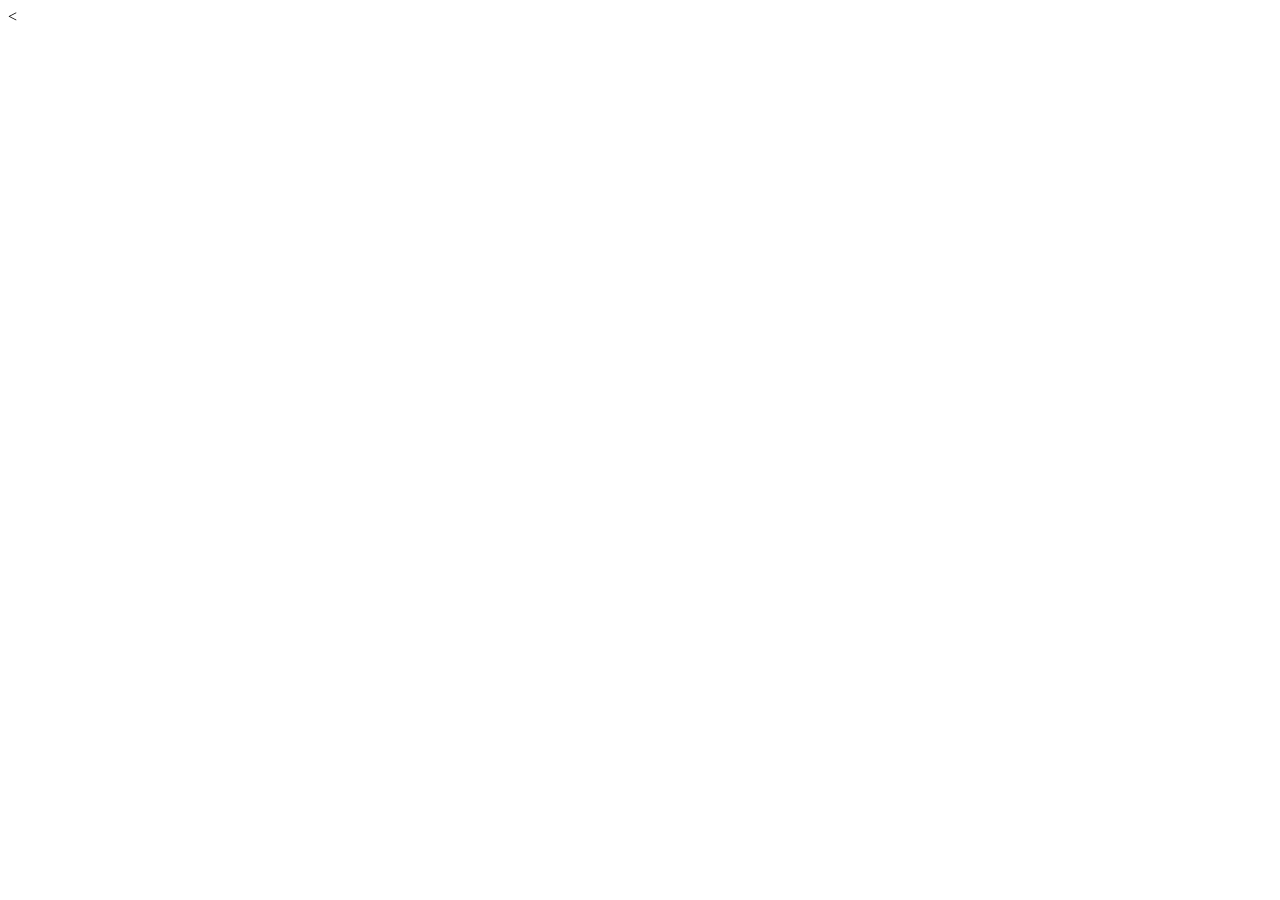
==== index.html @ 0b3dae6d "iniciando" ====
<!DOCTYPE html>
<<!DOCTYPE html>
<html lang="en">
    <head>
        <title>Peliculas de Marvel</title>
        <meta charset="UTF-8">
        <meta name="viewport" content="width=device-width, initial-scale=1">
        <link href="css/style.css" rel="stylesheet">
    </head>
    <body>
    
    </body>
</html>
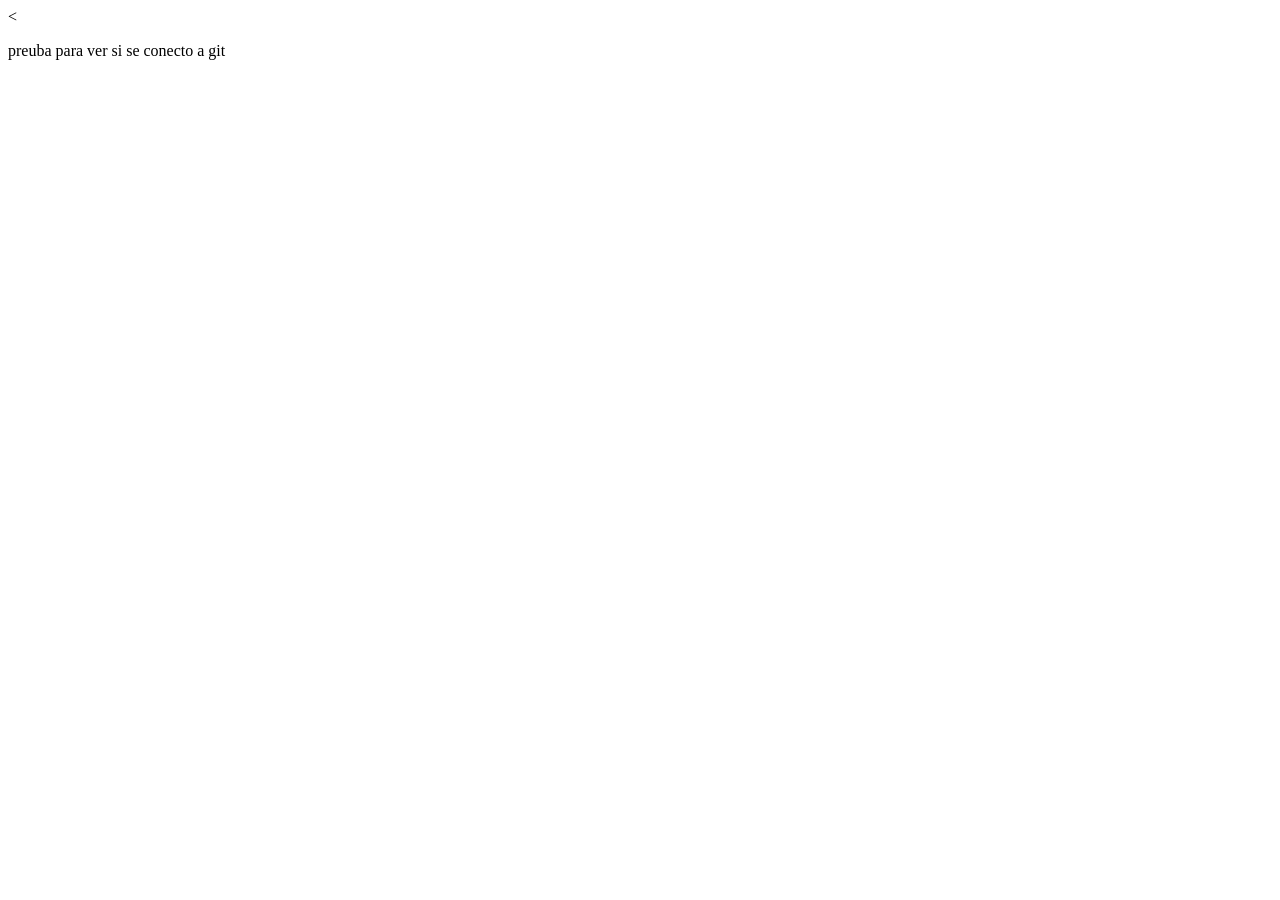
==== commit 69f2a91d: "nose" ====
--- a/index.html
+++ b/index.html
@@ -8,6 +8,7 @@
         <link href="css/style.css" rel="stylesheet">
     </head>
     <body>
-    
+        <p>preuba para ver si se conecto a git</p>
+    <script src="function.js"></script>
     </body>
 </html>
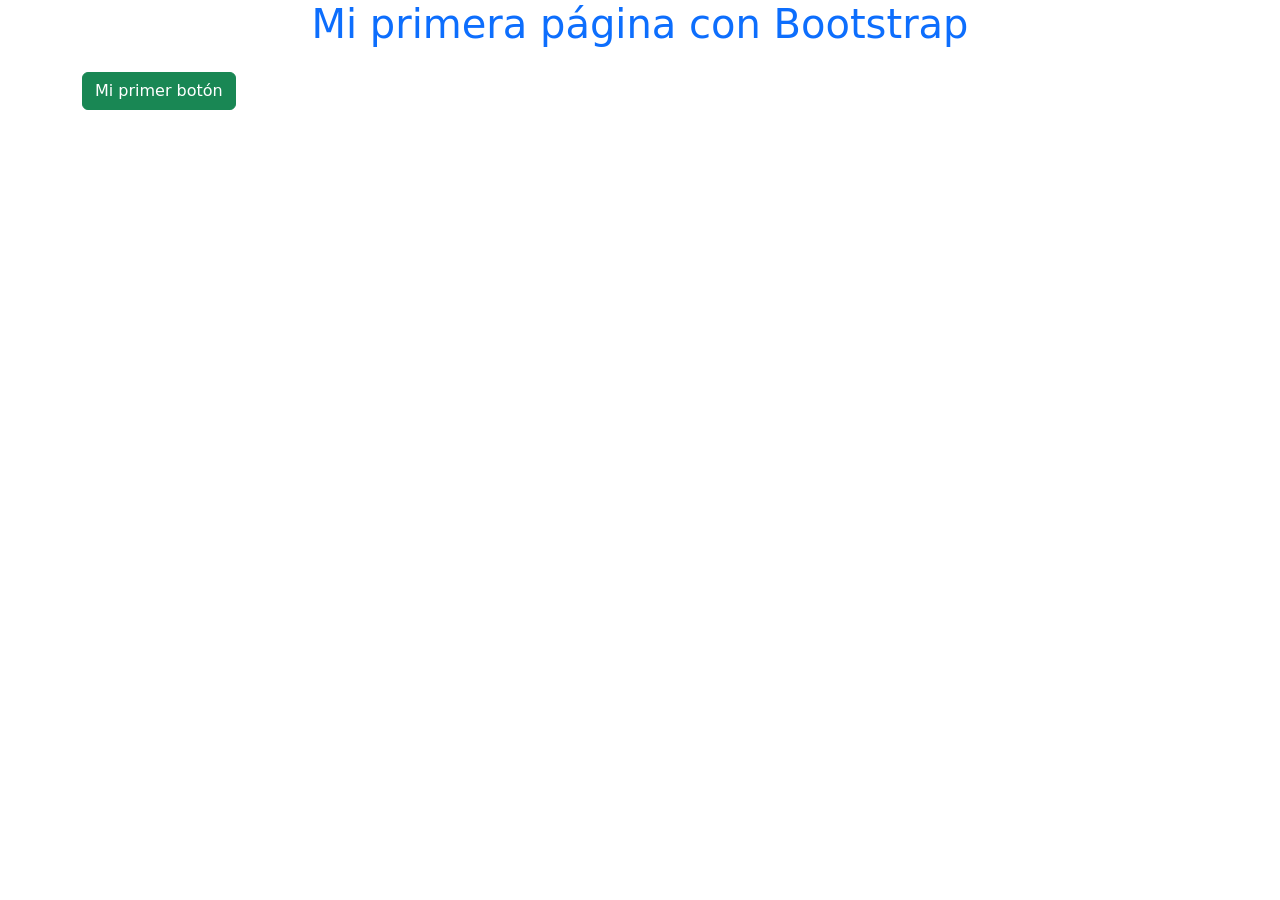
==== commit 74d84001: "bootstrap" ====
--- a/index.html
+++ b/index.html
@@ -1,14 +1,32 @@
 <!DOCTYPE html>
-<<!DOCTYPE html>
-<html lang="en">
-    <head>
-        <title>Peliculas de Marvel</title>
-        <meta charset="UTF-8">
-        <meta name="viewport" content="width=device-width, initial-scale=1">
-        <link href="css/style.css" rel="stylesheet">
-    </head>
-    <body>
-        <p>preuba para ver si se conecto a git</p>
-    <script src="function.js"></script>
-    </body>
+<html lang="es">
+<head>
+    <meta charset="UTF-8">
+    <meta name="viewport" content="width=device-width, initial-scale=1.0">
+
+    <title>Mi proyecto con Bootstrap</title>
+
+    <!-- Vincular Bootstrap CSS -->
+    <link href="https://cdn.jsdelivr.net/npm/bootstrap@5.3.8/dist/css/bootstrap.min.css"
+          rel="stylesheet">
+
+    <!-- Vincular mi propio CSS -->
+    <link rel="stylesheet" href="style.css">
+</head>
+<body>
+
+    <h1 class="text-primary text-center">
+        Mi primera página con Bootstrap
+    </h1>
+
+    <div class="container mt-4">
+        <button class="btn btn-success">
+            Mi primer botón
+        </button>
+    </div>
+
+    <!-- Vincular Bootstrap JavaScript -->
+    <script src="https://cdn.jsdelivr.net/npm/bootstrap@5.3.8/dist/js/bootstrap.bundle.min.js"></script>
+
+</body>
 </html>
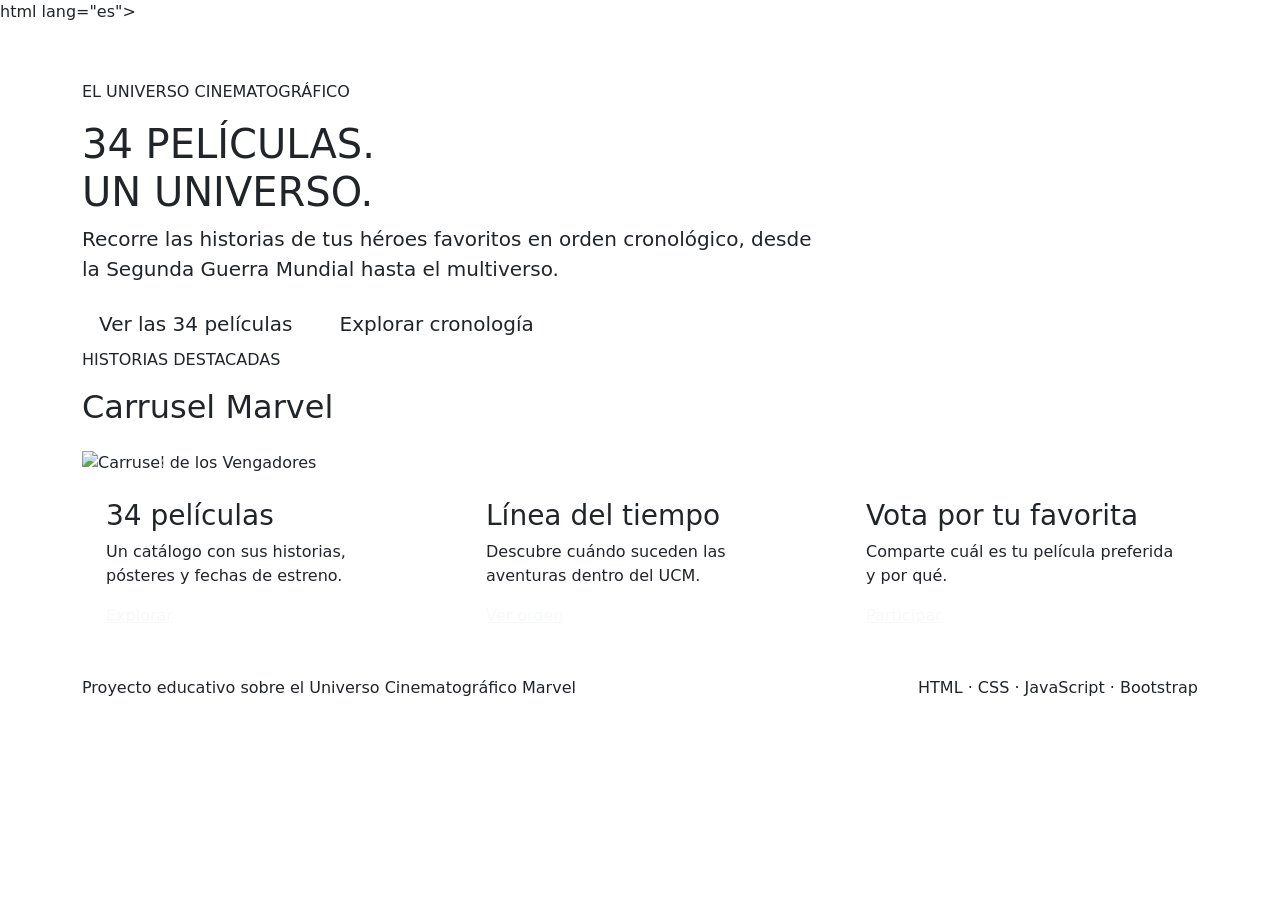
==== commit 978dcfd4: "html y de mas" ====
--- a/index.html
+++ b/index.html
@@ -1,32 +1,134 @@
 <!DOCTYPE html>
-<html lang="es">
+ html lang="es">
 <head>
-    <meta charset="UTF-8">
-    <meta name="viewport" content="width=device-width, initial-scale=1.0">
-
-    <title>Mi proyecto con Bootstrap</title>
-
-    <!-- Vincular Bootstrap CSS -->
-    <link href="https://cdn.jsdelivr.net/npm/bootstrap@5.3.8/dist/css/bootstrap.min.css"
-          rel="stylesheet">
-
-    <!-- Vincular mi propio CSS -->
-    <link rel="stylesheet" href="style.css">
+<meta charset="UTF-8">
+<meta name="viewport" content="width=device-width, initial-scale=1.0">
+<meta name="description" content="Explora 34 películas del Universo Cinematográfico Marvel en orden cronológico.">
+<title>Inicio | Marvel Studio</title>
+<link href="https://cdn.jsdelivr.net/npm/bootstrap@5.3.8/dist/css/bootstrap.min.css" rel="stylesheet">
+<link rel="stylesheet" href="style.css">
 </head>
 <body>
-
-    <h1 class="text-primary text-center">
-        Mi primera página con Bootstrap
-    </h1>
-
-    <div class="container mt-4">
-        <button class="btn btn-success">
-            Mi primer botón
-        </button>
-    </div>
-
-    <!-- Vincular Bootstrap JavaScript -->
-    <script src="https://cdn.jsdelivr.net/npm/bootstrap@5.3.8/dist/js/bootstrap.bundle.min.js"></script>
-
+<header>
+<nav class="navbar navbar-expand-lg navbar-dark sticky-top">
+<div class="container">
+<a class="navbar-brand" href="index.html">MARVEL STUDIO</a>
+<button class="navbar-toggler" type="button" data-bs-toggle="collapse" data-bs-target="#menu" aria-controls="menu" aria-expanded="false" aria-label="Abrir menú">
+<span class="navbar-toggler-icon"></span></button>
+<div class="collapse navbar-collapse" id="menu">
+<ul class="navbar-nav ms-auto">
+<li class="nav-item">
+<a class="nav-link active" href="index.html">Inicio</a>
+</li>
+<li class="nav-item">
+<a class="nav-link " href="peliculas.html">Películas</a>
+</li>
+<li class="nav-item">
+<a class="nav-link " href="cronologia.html">Cronología</a>
+</li>
+<li class="nav-item">
+<a class="nav-link " href="personajes.html">Personajes</a>
+</li>
+<li class="nav-item">
+<a class="nav-link " href="favorita.html">Tu favorita</a>
+</li>
+</ul>
+</div>
+</div>
+</nav>
+</header>
+<main>
+<section class="hero">
+<div class="container">
+<div class="row align-items-center">
+<div class="col-lg-8">
+<p class="kicker">EL UNIVERSO CINEMATOGRÁFICO</p>
+<h1>34 PELÍCULAS.<br><span class="accent">UN UNIVERSO.</span></h1>
+<p class="lead muted">Recorre las historias de tus héroes favoritos en orden cronológico, desde la Segunda Guerra Mundial hasta el multiverso.</p>
+<a class="btn btn-marvel btn-lg me-2" href="peliculas.html">Ver las 34 películas</a>
+<a class="btn btn-outline-marvel btn-lg" href="cronologia.html">Explorar cronología</a>
+</div>
+</div>
+</div>
+</section>
+<section class="section-pad">
+<div class="container">
+<p class="kicker">HISTORIAS DESTACADAS</p>
+<h2 class="mb-4">Carrusel Marvel</h2>
+<div id="marvelCarousel" class="carousel slide" data-bs-ride="carousel">
+<div class="carousel-indicators">
+<button type="button" data-bs-target="#marvelCarousel" data-bs-slide-to="0" class="active" aria-current="true" aria-label="Diapositiva 1">
+</button>
+<button type="button" data-bs-target="#marvelCarousel" data-bs-slide-to="1" aria-label="Diapositiva 2"></button>
+<button type="button" data-bs-target="#marvelCarousel" data-bs-slide-to="2" aria-label="Diapositiva 3"></button>
+</div>
+<div class="carousel-inner">
+<div class="carousel-item active">
+<img src="img/imagen7jpeg"alt="Carrusel de los Vengadores">
+<div class="carousel-caption">
+<h3>Los Vengadores</h3>
+<p>El comienzo de una alianza legendaria.</p>
+</div>
+</div>
+<div class="carousel-item">
+<img src="img/carrusel-2.jpg" alt="Carrusel de Infinity War">
+<div class="carousel-caption">
+<h3>Infinity War</h3>
+<p>El universo está en peligro.</p>
+</div>
+</div>
+<div class="carousel-item">
+<img src="img/carrusel-3.jpg" alt="Carrusel de Endgame">
+<div class="carousel-caption">
+<h3>Endgame</h3>
+<p>El desenlace de una era.</p>
+</div>
+</div>
+</div>
+<button class="carousel-control-prev" type="button" data-bs-target="#marvelCarousel" data-bs-slide="prev">
+<span class="carousel-control-prev-icon" aria-hidden="true"></span>
+<span class="visually-hidden">Anterior</span>
+</button>
+<button class="carousel-control-next" type="button" data-bs-target="#marvelCarousel" data-bs-slide="next">
+<span class="carousel-control-next-icon" aria-hidden="true"></span>
+<span class="visually-hidden">Siguiente</span>
+</button>
+</div>
+</div>
+</section>
+<section class="section-pad pt-0">
+<div class="container">
+<div class="row g-4">
+<article class="col-md-4">
+<div class="info-card p-4">
+<h3 class="violet">34 películas</h3>
+<p>Un catálogo con sus historias, pósteres y fechas de estreno.</p>
+<a href="peliculas.html" class="link-light">Explorar</a>
+</div></article><article class="col-md-4">
+<div class="info-card p-4">
+<h3 class="violet">Línea del tiempo</h3>
+<p>Descubre cuándo suceden las aventuras dentro del UCM.</p>
+<a href="cronologia.html" class="link-light">Ver orden</a>
+</div></article><article class="col-md-4">
+<div class="info-card p-4">
+<h3 class="violet">Vota por tu favorita</h3>
+<p>Comparte cuál es tu película preferida y por qué.</p>
+<a href="favorita.html" class="link-light">Participar</a>
+</div>
+</article>
+</div>
+</div>
+</section>
+</main>
+<footer class="py-4">
+<div class="container d-flex flex-wrap justify-content-between gap-2">
+<span>Proyecto educativo sobre el Universo Cinematográfico Marvel</span>
+<span>HTML · CSS · JavaScript · Bootstrap</span>
+</div>
+</footer>
+<script src="https://cdn.jsdelivr.net/npm/bootstrap@5.3.8/dist/js/bootstrap.bundle.min.js"></script>
+<script src="https://cdn.jsdelivr.net/npm/sweetalert2@11"></script>
+<script src="function.js">
+</script>
 </body>
 </html>
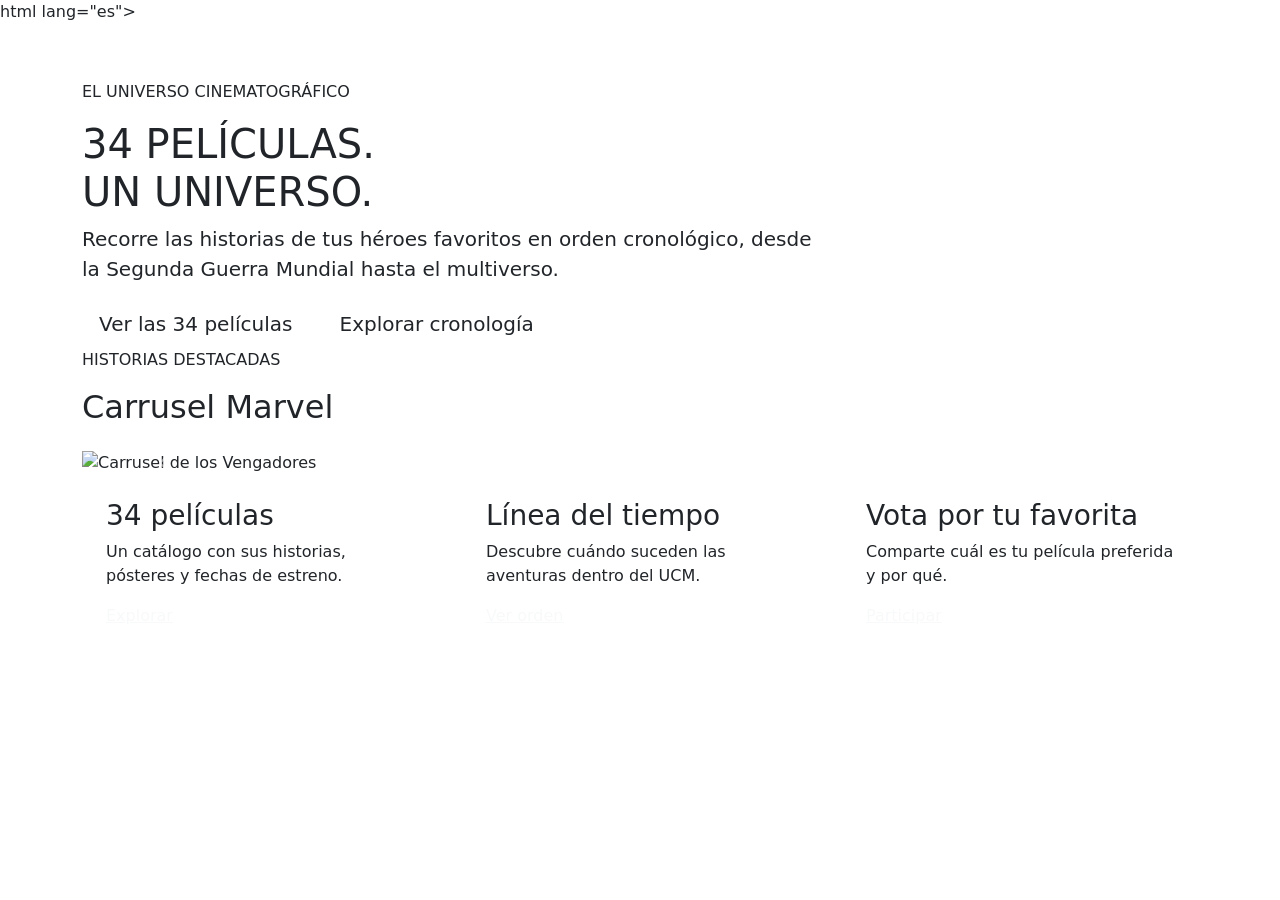
==== commit e206c91a: "cronologia" ====
--- a/index.html
+++ b/index.html
@@ -122,8 +122,6 @@
 </main>
 <footer class="py-4">
 <div class="container d-flex flex-wrap justify-content-between gap-2">
-<span>Proyecto educativo sobre el Universo Cinematográfico Marvel</span>
-<span>HTML · CSS · JavaScript · Bootstrap</span>
 </div>
 </footer>
 <script src="https://cdn.jsdelivr.net/npm/bootstrap@5.3.8/dist/js/bootstrap.bundle.min.js"></script>
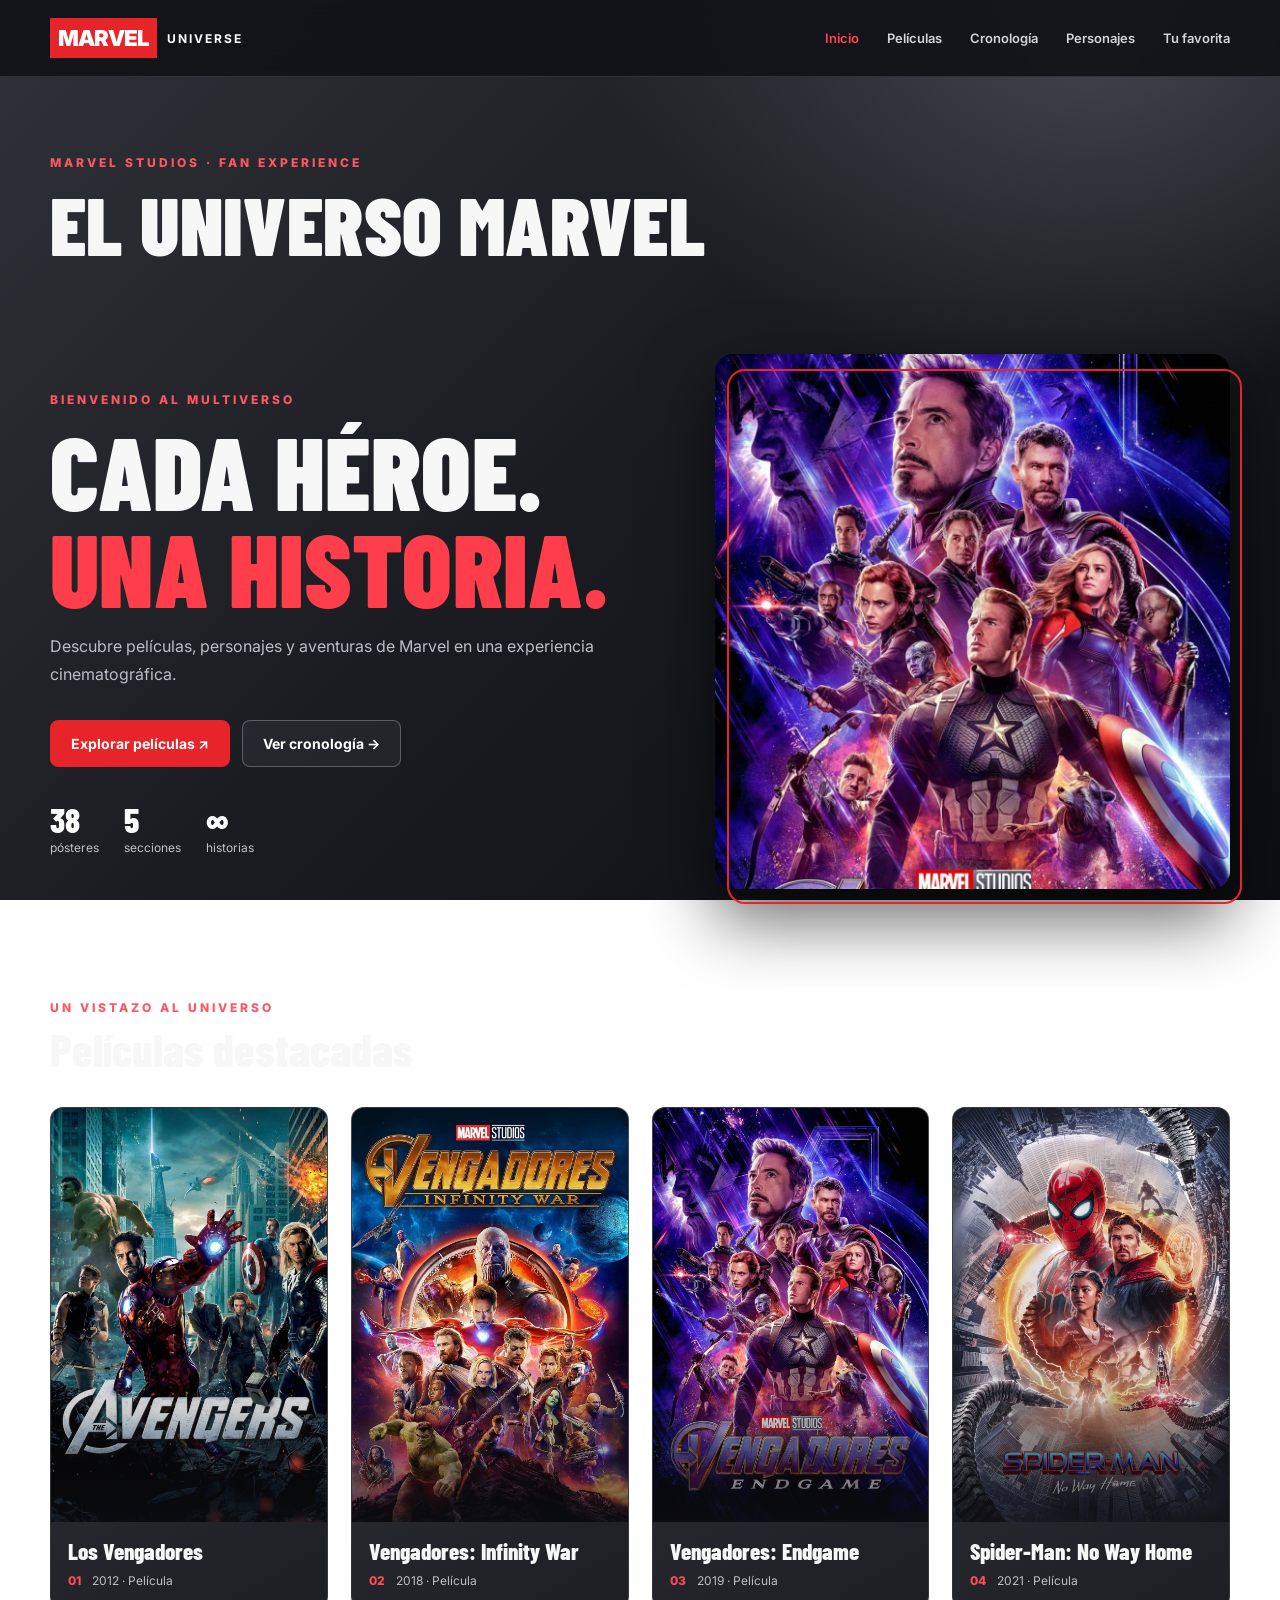
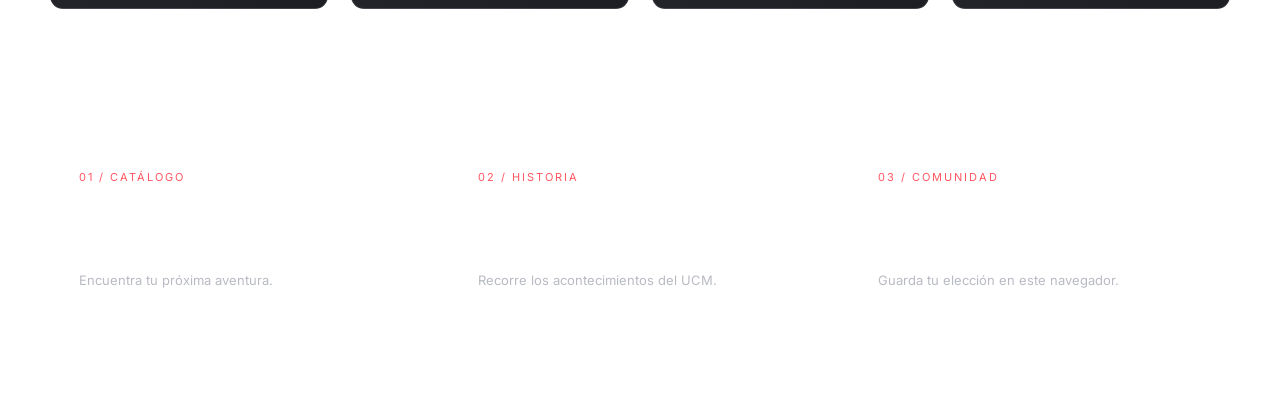
==== commit aef44f4f: "estoy hartaa" ====
--- a/index.html
+++ b/index.html
@@ -1,132 +1,87 @@
-<!DOCTYPE html>
- html lang="es">
-<head>
-<meta charset="UTF-8">
-<meta name="viewport" content="width=device-width, initial-scale=1.0">
-<meta name="description" content="Explora 34 películas del Universo Cinematográfico Marvel en orden cronológico.">
-<title>Inicio | Marvel Studio</title>
-<link href="https://cdn.jsdelivr.net/npm/bootstrap@5.3.8/dist/css/bootstrap.min.css" rel="stylesheet">
-<link rel="stylesheet" href="style.css">
-</head>
-<body>
-<header>
-<nav class="navbar navbar-expand-lg navbar-dark sticky-top">
-<div class="container">
-<a class="navbar-brand" href="index.html">MARVEL STUDIO</a>
-<button class="navbar-toggler" type="button" data-bs-toggle="collapse" data-bs-target="#menu" aria-controls="menu" aria-expanded="false" aria-label="Abrir menú">
-<span class="navbar-toggler-icon"></span></button>
-<div class="collapse navbar-collapse" id="menu">
-<ul class="navbar-nav ms-auto">
-<li class="nav-item">
-<a class="nav-link active" href="index.html">Inicio</a>
-</li>
-<li class="nav-item">
-<a class="nav-link " href="peliculas.html">Películas</a>
-</li>
-<li class="nav-item">
-<a class="nav-link " href="cronologia.html">Cronología</a>
-</li>
-<li class="nav-item">
-<a class="nav-link " href="personajes.html">Personajes</a>
-</li>
-<li class="nav-item">
-<a class="nav-link " href="favorita.html">Tu favorita</a>
-</li>
-</ul>
-</div>
-</div>
-</nav>
-</header>
-<main>
-<section class="hero">
-<div class="container">
-<div class="row align-items-center">
-<div class="col-lg-8">
-<p class="kicker">EL UNIVERSO CINEMATOGRÁFICO</p>
-<h1>34 PELÍCULAS.<br><span class="accent">UN UNIVERSO.</span></h1>
-<p class="lead muted">Recorre las historias de tus héroes favoritos en orden cronológico, desde la Segunda Guerra Mundial hasta el multiverso.</p>
-<a class="btn btn-marvel btn-lg me-2" href="peliculas.html">Ver las 34 películas</a>
-<a class="btn btn-outline-marvel btn-lg" href="cronologia.html">Explorar cronología</a>
-</div>
-</div>
-</div>
-</section>
-<section class="section-pad">
-<div class="container">
-<p class="kicker">HISTORIAS DESTACADAS</p>
-<h2 class="mb-4">Carrusel Marvel</h2>
-<div id="marvelCarousel" class="carousel slide" data-bs-ride="carousel">
-<div class="carousel-indicators">
-<button type="button" data-bs-target="#marvelCarousel" data-bs-slide-to="0" class="active" aria-current="true" aria-label="Diapositiva 1">
-</button>
-<button type="button" data-bs-target="#marvelCarousel" data-bs-slide-to="1" aria-label="Diapositiva 2"></button>
-<button type="button" data-bs-target="#marvelCarousel" data-bs-slide-to="2" aria-label="Diapositiva 3"></button>
-</div>
-<div class="carousel-inner">
-<div class="carousel-item active">
-<img src="img/imagen7jpeg"alt="Carrusel de los Vengadores">
-<div class="carousel-caption">
-<h3>Los Vengadores</h3>
-<p>El comienzo de una alianza legendaria.</p>
-</div>
-</div>
-<div class="carousel-item">
-<img src="img/carrusel-2.jpg" alt="Carrusel de Infinity War">
-<div class="carousel-caption">
-<h3>Infinity War</h3>
-<p>El universo está en peligro.</p>
-</div>
-</div>
-<div class="carousel-item">
-<img src="img/carrusel-3.jpg" alt="Carrusel de Endgame">
-<div class="carousel-caption">
-<h3>Endgame</h3>
-<p>El desenlace de una era.</p>
-</div>
-</div>
-</div>
-<button class="carousel-control-prev" type="button" data-bs-target="#marvelCarousel" data-bs-slide="prev">
-<span class="carousel-control-prev-icon" aria-hidden="true"></span>
-<span class="visually-hidden">Anterior</span>
-</button>
-<button class="carousel-control-next" type="button" data-bs-target="#marvelCarousel" data-bs-slide="next">
-<span class="carousel-control-next-icon" aria-hidden="true"></span>
-<span class="visually-hidden">Siguiente</span>
-</button>
-</div>
-</div>
-</section>
-<section class="section-pad pt-0">
-<div class="container">
-<div class="row g-4">
-<article class="col-md-4">
-<div class="info-card p-4">
-<h3 class="violet">34 películas</h3>
-<p>Un catálogo con sus historias, pósteres y fechas de estreno.</p>
-<a href="peliculas.html" class="link-light">Explorar</a>
-</div></article><article class="col-md-4">
-<div class="info-card p-4">
-<h3 class="violet">Línea del tiempo</h3>
-<p>Descubre cuándo suceden las aventuras dentro del UCM.</p>
-<a href="cronologia.html" class="link-light">Ver orden</a>
-</div></article><article class="col-md-4">
-<div class="info-card p-4">
-<h3 class="violet">Vota por tu favorita</h3>
-<p>Comparte cuál es tu película preferida y por qué.</p>
-<a href="favorita.html" class="link-light">Participar</a>
-</div>
-</article>
-</div>
-</div>
-</section>
-</main>
-<footer class="py-4">
-<div class="container d-flex flex-wrap justify-content-between gap-2">
-</div>
-</footer>
-<script src="https://cdn.jsdelivr.net/npm/bootstrap@5.3.8/dist/js/bootstrap.bundle.min.js"></script>
-<script src="https://cdn.jsdelivr.net/npm/sweetalert2@11"></script>
-<script src="function.js">
-</script>
-</body>
-</html>+<!doctype html>
+<html lang="es">
+    <head>
+        <meta charset="utf-8">
+        <meta name="viewport" content="width=device-width,initial-scale=1">
+        <meta name="description" content="Explora el universo cinematográfico Marvel, sus películas y personajes.">
+        <title>EL UNIVERSO MARVEL | Universo Marvel</title>
+        <link rel="preconnect" href="https://fonts.googleapis.com">
+        <link rel="preconnect" href="https://fonts.gstatic.com" crossorigin>
+        <link href="https://fonts.googleapis.com/css2?family=Barlow+Condensed:wght@500;600;700;800;900&family=Inter:wght@400;500;600;700&display=swap" rel="stylesheet">
+        <link rel="stylesheet" href="style.css">
+    </head>
+    <body>
+        <header class="topbar">
+            <nav class="nav wrap">
+                <a class="logo" href="index.html">
+                    <span>MARVEL</span>
+                    <b>UNIVERSE</b></a>
+                    <button class="menu-toggle" aria-label="Abrir menú" aria-expanded="false">☰</button>
+                    <div class="nav-links">
+                        <a class="nav-link active" href="index.html">Inicio</a>
+                        <a class="nav-link " href="peliculas.html">Películas</a>
+                        <a class="nav-link " href="cronologia.html">Cronología</a>
+                        <a class="nav-link " href="personajes.html">Personajes</a>
+                        <a class="nav-link " href="favorita.html">Tu favorita</a></div>
+                    </nav>
+                </header>
+                <main>
+                    <section class="page-intro wrap reveal">
+                        <span class="eyebrow">MARVEL STUDIOS · FAN EXPERIENCE</span>
+                        <h1>EL UNIVERSO MARVEL</h1>
+                    </section>
+                    <section class="hero wrap">
+                        <div class="hero-copy reveal">
+                            <span class="eyebrow">BIENVENIDO AL MULTIVERSO</span>
+                            <h2>CADA HÉROE.<br><em>UNA HISTORIA.</em></h2>
+                            <p>Descubre películas, personajes y aventuras de Marvel en una experiencia cinematográfica.</p>
+                            <div class="actions">
+                                <a class="btn primary" href="peliculas.html">Explorar películas ↗</a>
+                                <a class="btn secondary" href="cronologia.html">Ver cronología →</a>
+                            </div>
+                            <div class="stats"><span><strong>38</strong> pósteres
+                            </span>
+                            <span>
+                                <strong>5</strong> secciones</span>
+                                <span><strong>∞</strong> historias</span>
+                            </div>
+                        </div>
+                        <div class="hero-poster reveal">
+                            <img src="img/imagen23.jpeg" alt="Póster de Vengadores Endgame">
+                        </div>
+                    </section>
+                    <section class="wrap section">
+                        <div class="section-head">
+                            <div>
+                                <span class="eyebrow">UN VISTAZO AL UNIVERSO</span>
+                                <h2>Películas destacadas</h2>
+                            </div>
+                            <a class="text-link" href="peliculas.html">Ver todas →</a>
+                        </div>
+                        <div class="spotlight" id="destacadas"></div>
+                    </section>
+                    <section class="wrap section">
+                        <div class="features">
+                            <a class="feature" href="peliculas.html"><span>01 / CATÁLOGO</span>
+                                <h3>Explora las películas ↗</h3>
+                                <p>Encuentra tu próxima aventura.</p></a>
+                                <a class="feature" href="cronologia.html"><span>02 / HISTORIA</span>
+                                    <h3>Sigue la cronología ↗</h3>
+                                    <p>Recorre los acontecimientos del UCM.</p></a>
+                                    <a class="feature" href="favorita.html">
+                                        <span>03 / COMUNIDAD</span>
+                                        <h3>Elige tu favorita ↗</h3>
+                                        <p>Guarda tu elección en este navegador.</p>
+                                    </a>
+                                </div>
+                            </section>
+                        </main>
+                        <div class="lightbox" id="lightbox" role="dialog" aria-modal="true" aria-label="Vista ampliada" hidden>
+                            <button class="close-lightbox" aria-label="Cerrar">✕</button>
+                            <img alt=""><p></p>
+                        </div>
+                        <script src="datos.js"></script>
+                        <script src="function.js">
+                        </script>
+                        </body>
+                        </html>
--- a/style.css
+++ b/style.css
@@ -0,0 +1,504 @@
+:root{
+    --red:#ed2635;
+    --ink:#121316;
+    --paper:#e5e6e9;
+    --muted:#a9acb5;
+    --line:#ffffff20
+}
+*{
+    box-sizing:border-box
+}
+html{
+    scroll-behavior:smooth
+}
+body{
+    margin:0;
+    background:radial-gradient(ellipse at 85% 0%,#454850 0%,transparent 32%),
+    linear-gradient(135deg,#303239 0%,#1a1c21 48%,#0d0e11 100%);
+    background-attachment:fixed;
+    color:#f7f7f8;
+    font-family:Inter,Arial,sans-serif;
+    min-height:100vh
+}
+.wrap{
+    width:min(1180px,calc(100% - 44px));
+    margin:auto
+}
+.topbar{
+    position:sticky;
+    top:0;
+    z-index:30;
+    background:#111217e8;
+    backdrop-filter:blur(18px);
+    border-bottom:1px solid var(--line)
+}
+.nav{
+    min-height:76px;
+    display:flex;
+    align-items:center;
+    justify-content:space-between;
+    gap:20px
+}
+.logo{
+    text-decoration:none;
+    display:flex;
+    align-items:center;
+    gap:10px;
+    color:white;
+    font-size:12px;
+    letter-spacing:2px
+}
+.logo span{
+    font-weight:900;
+    background:#e62429;
+    padding:7px 8px;
+    letter-spacing:-1px;
+    font-size:22px
+}
+.logo b{
+    font-size:12px
+}
+.nav-links{
+    display:flex;
+    gap:28px
+}
+.nav-link{
+    color:#d4d5da;
+    text-decoration:none;
+    font-size:13px;
+    font-weight:600;
+    transition:.25s
+}
+.nav-link:hover,.nav-link.active{
+    color:#ff4654
+}
+.menu-toggle{
+    display:none;
+    background:none;
+    color:white;
+    border:0;
+    font-size:26px
+}
+.page-intro{
+    padding:74px 0 12px
+}
+.eyebrow{
+    color:#ff5662;
+    font-size:12px;
+    letter-spacing:3px;
+    font-weight:800
+}
+.page-intro h1,.hero h2{
+    font:900 clamp(48px,8vw,100px)/.95 'Barlow Condensed',Impact,sans-serif;
+    letter-spacing:.4px;
+    margin:14px 0;
+    text-transform:uppercase
+}
+.page-intro h1{
+    font-size:clamp(48px,7vw,82px)
+}
+.section{
+    padding:42px 0 85px
+}
+.section-head{
+    display:flex;
+    align-items:end;
+    justify-content:space-between;
+    margin-bottom:25px;gap:20px
+}
+.section h2{
+    font:800 clamp(30px,4vw,46px)/1 'Barlow Condensed',sans-serif;
+    margin:10px 0}
+    .text-link{
+        color:#fff;
+        text-decoration:none
+    }
+.hero{
+    min-height:660px;display:grid;
+    grid-template-columns:1.1fr .9fr;
+    align-items:center;
+    gap:35px;
+    padding-top:65px;
+    padding-bottom:65px
+}
+.hero h2{
+    font-size:clamp(65px,8vw,118px)
+}
+.hero h2 em{
+    font-style:normal;
+    color:#ff3d4b
+}
+.hero p,.description,.vote-form p{
+    color:#bcbec8;
+    line-height:1.75;
+    max-width:600px
+}
+.actions{
+    display:flex;
+    gap:12px;
+    flex-wrap:wrap;
+    margin:32px 0
+}
+.btn{
+    display:inline-block;
+    border:1px solid #ffffff42;
+    padding:14px 20px;
+    border-radius:8px;
+    color:white;
+    text-decoration:none;
+    font-weight:700;
+    cursor:pointer;
+    transition:.3s;
+    background:transparent;
+    font:700 14px Inter,sans-serif
+}
+.btn:hover{
+    transform:translateY(-3px);
+    box-shadow:0 10px 30px #0006
+}
+.primary{
+    background:#e62429;
+    border-color:#e62429
+}
+.secondary{
+    background:#ffffff0c
+}
+.stats{
+    display:flex;
+    gap:25px;
+    color:#bfc1c9;
+    font-size:12px
+}
+.stats strong{
+    display:block;
+    color:#fff;
+    font:800 34px 'Barlow Condensed',sans-serif
+}
+.hero-poster{
+    height:535px;
+    position:relative;
+    transform:rotate(3deg)
+}
+.hero-poster:before{
+    content:''
+    ;position:absolute;
+    inset:15px -12px -15px 12px;
+    border:2px solid #e62429;
+    border-radius:18px
+}
+.hero-poster img{
+    width:100%;
+    height:100%;
+    object-fit:cover;
+    object-position:center 25%;
+    border-radius:18px;
+    box-shadow:0 30px 70px #0009
+}
+.poster-grid,.spotlight{
+    display:grid;
+    grid-template-columns:repeat(4,minmax(0,1fr));
+    gap:23px
+}
+.spotlight{
+    grid-template-columns:repeat(4,minmax(0,1fr))
+}
+.movie-card{
+    background:linear-gradient(150deg,#35373e,#1d1e23);
+    border:1px solid #ffffff17;
+    border-radius:13px;
+    overflow:hidden;
+    transition:transform .35s,box-shadow .35s,border-color .35s;
+    cursor:pointer
+}
+.movie-card:hover{
+    transform:translateY(-9px);
+    box-shadow:0 18px 45px #0009;
+    border-color:#e624296b
+}
+.poster-frame{
+    aspect-ratio:2/3;
+    overflow:hidden;
+    position:relative
+}
+.poster-frame img{
+    width:100%;
+    height:100%;
+    object-fit:cover;
+    transition:transform .65s
+}
+.movie-card:hover img{
+    transform:scale(1.095)
+}
+.poster-frame:after{
+    content:'';
+    position:absolute;
+    inset:60% 0 0;
+    background:linear-gradient(transparent,#101115a6);
+    pointer-events:none
+}
+.movie-info{
+    padding:17px 17px 20px
+}
+.movie-info h3{
+    font:800 23px/1.05 'Barlow Condensed',sans-serif;
+    margin:0 0 10px
+}
+.movie-info p{
+    font-size:12px;
+    color:#bcbec8;
+    margin:0
+}
+.movie-info .number{
+    color:#ff4b57;
+    font-weight:800;
+    margin-right:8px
+}
+.filters{
+    display:grid;
+    grid-template-columns:2fr 1fr;
+    gap:20px;
+    margin-bottom:20px
+}
+.filters label,.vote-form label{
+    display:block;
+    color:#d9dbe0;
+    font-size:13px;
+    font-weight:600
+}
+.filters input,.filters select,.vote-form input:not([type=checkbox]),.vote-form select,.vote-form textarea{
+    display:block;
+    width:100%;
+    margin-top:9px;
+    border:1px solid #ffffff32;
+    border-radius:9px;
+    background:#272930;
+    color:#fff;
+    padding:14px 15px;
+    outline:none;
+    font:14px Inter,sans-serif
+}
+.filters input:focus,.filters select:focus,.vote-form input:focus,.vote-form select:focus,.vote-form textarea:focus{
+    border-color:#f14a56
+}
+.count{
+    color:#adb0b8;
+    font-size:13px;
+    margin:20px 0
+}
+.timeline{
+    position:relative;
+    max-width:940px;
+    margin:40px auto
+}
+.timeline:before{
+    content:'';
+    position:absolute;
+    left:30px;
+    top:0;
+    bottom:0;
+    width:2px;
+    background:linear-gradient(#e62429,#757881)
+}
+.timeline-item{
+    display:flex;
+    gap:28px;
+    margin-bottom:25px;
+    position:relative;
+    align-items:center
+}
+.timeline-dot{
+    width:62px;
+    flex:none;
+    text-align:center;
+    position:relative;
+    z-index:1;
+    background:#202126;
+    border:2px solid #e62429;
+    border-radius:50%;
+    padding:20px 0;
+    font-size:12px;
+    font-weight:800
+}
+.timeline-content{
+    flex:1;
+    display:flex;
+    align-items:center;
+    gap:20px;
+    padding:14px;
+    background:#ffffff0b;
+    border:1px solid var(--line);
+    border-radius:12px;
+    transition:.3s;
+    cursor:pointer
+}
+.timeline-content:hover{
+    background:#ffffff16;
+    transform:translateX(6px)
+}
+.timeline-content img{
+    width:85px;
+    height:120px;
+    object-fit:cover;
+    border-radius:7px
+}
+.timeline-content h3{
+    font:800 26px 'Barlow Condensed',sans-serif;
+    margin:0 0 8px
+}
+.timeline-content p{
+    margin:0;
+    color:#b9bbc3;
+    font-size:13px
+}
+.features{
+    display:grid;
+    grid-template-columns:repeat(3,1fr);
+    gap:18px
+}
+.feature{
+    padding:28px;
+    border:1px solid var(--line);
+    background:#ffffff0b;
+    border-radius:12px;
+    text-decoration:none;
+    color:#fff;
+    transition:.3s
+}
+.feature:hover{
+    transform:translateY(-6px);
+    border-color:#e62429
+}
+.feature span{
+    font-size:11px;
+    color:#ff5662;
+    letter-spacing:2px
+}
+.feature h3{
+    font:800 27px 'Barlow Condensed',sans-serif
+}
+.feature p{
+    color:#b9bbc3;
+    font-size:13px
+}
+.form-layout{
+    display:grid;
+    grid-template-columns:.85fr 1.15fr;
+    gap:35px;
+    align-items:start
+}
+.form-art img{
+    width:100%;
+    border-radius:15px;
+    max-height:780px;
+    object-fit:cover
+}
+.vote-form{
+    background:#ffffff0d;
+    border:1px solid var(--line);
+    border-radius:15px;
+    padding:35px;
+    display:grid;
+    gap:20px
+}
+.vote-form h2{
+    margin:0
+}
+.vote-form p{
+    margin:0
+}
+.vote-form .check{
+    display:flex;
+    align-items:center;
+    gap:10px;
+    line-height:1.5
+}
+.vote-form .check input{
+    accent-color:#e62429
+}
+.vote-form button{
+    width:100%
+}
+#ultimaRespuesta{
+    line-height:1.7;
+    color:#d4f5dd
+}
+.footer{
+    padding:28px 0;
+    border-top:1px solid var(--line);
+    color:#a7a9b1;
+    font-size:12px
+}
+.lightbox{
+    position:fixed;
+    inset:0;
+    z-index:100;
+    background:#07080af2;
+    display:flex;
+    align-items:center;
+    justify-content:center;
+    flex-direction:column;
+    padding:35px
+}
+.lightbox[hidden]{
+    display:none
+}
+.lightbox img{
+    max-height:80vh;
+    max-width:min(85vw,580px);
+    object-fit:contain;
+    border-radius:8px
+}
+.lightbox p{
+    font-weight:700;
+    text-align:center
+}
+.close-lightbox{
+    position:absolute;
+    right:30px;
+    top:20px;
+    background:none;
+    border:0;
+    color:#fff;
+    font-size:30px;
+    cursor:pointer
+}
+.reveal{
+    opacity:0;
+    transform:translateY(25px);
+    transition:opacity .65s,transform .65s
+}
+.reveal.visible{
+    opacity:1;
+    transform:translateY(0)
+}
+@media(max-width:900px){
+    .poster-grid,.spotlight{grid-template-columns:repeat(3,1fr)}
+    .hero{grid-template-columns:1fr 1fr}
+    .hero-poster{height:430px}
+}
+@media(max-width:650px){
+    .wrap{width:min(100% - 30px,1180px)}
+    .nav{min-height:66px}
+    .menu-toggle{display:block}
+    .nav-links{display:none;position:absolute;top:66px;left:0;right:0;background:#15161b;padding:20px;flex-direction:column;gap:20px}
+    .nav-links.open{display:flex}
+    .hero{grid-template-columns:1fr;padding-top:40px}
+    .hero-poster{height:400px;max-width:300px;margin:0 auto;width:100%}
+    .poster-grid,.spotlight{grid-template-columns:repeat(2,minmax(0,1fr));gap:13px}
+    .movie-info{padding:13px}
+    .movie-info h3{font-size:20px}
+    .features,.form-layout,.filters{grid-template-columns:1fr}
+    .vote-form{padding:20px}
+    .page-intro{padding-top:45px}
+    .section{padding:30px 0 60px}
+    .timeline-item{gap:10px}
+    .timeline-dot{width:44px;padding:13px 0}
+    .timeline:before{left:21px}
+    .timeline-content{gap:10px}
+    .timeline-content img{width:65px;height:90px}
+    .timeline-content h3{font-size:21px}
+}
+@media(prefers-reduced-motion:reduce){
+    *,*:before,*:after{scroll-behavior:auto!important;animation:none!important;transition:none!important}
+    .reveal{opacity:1;transform:none}
+}
